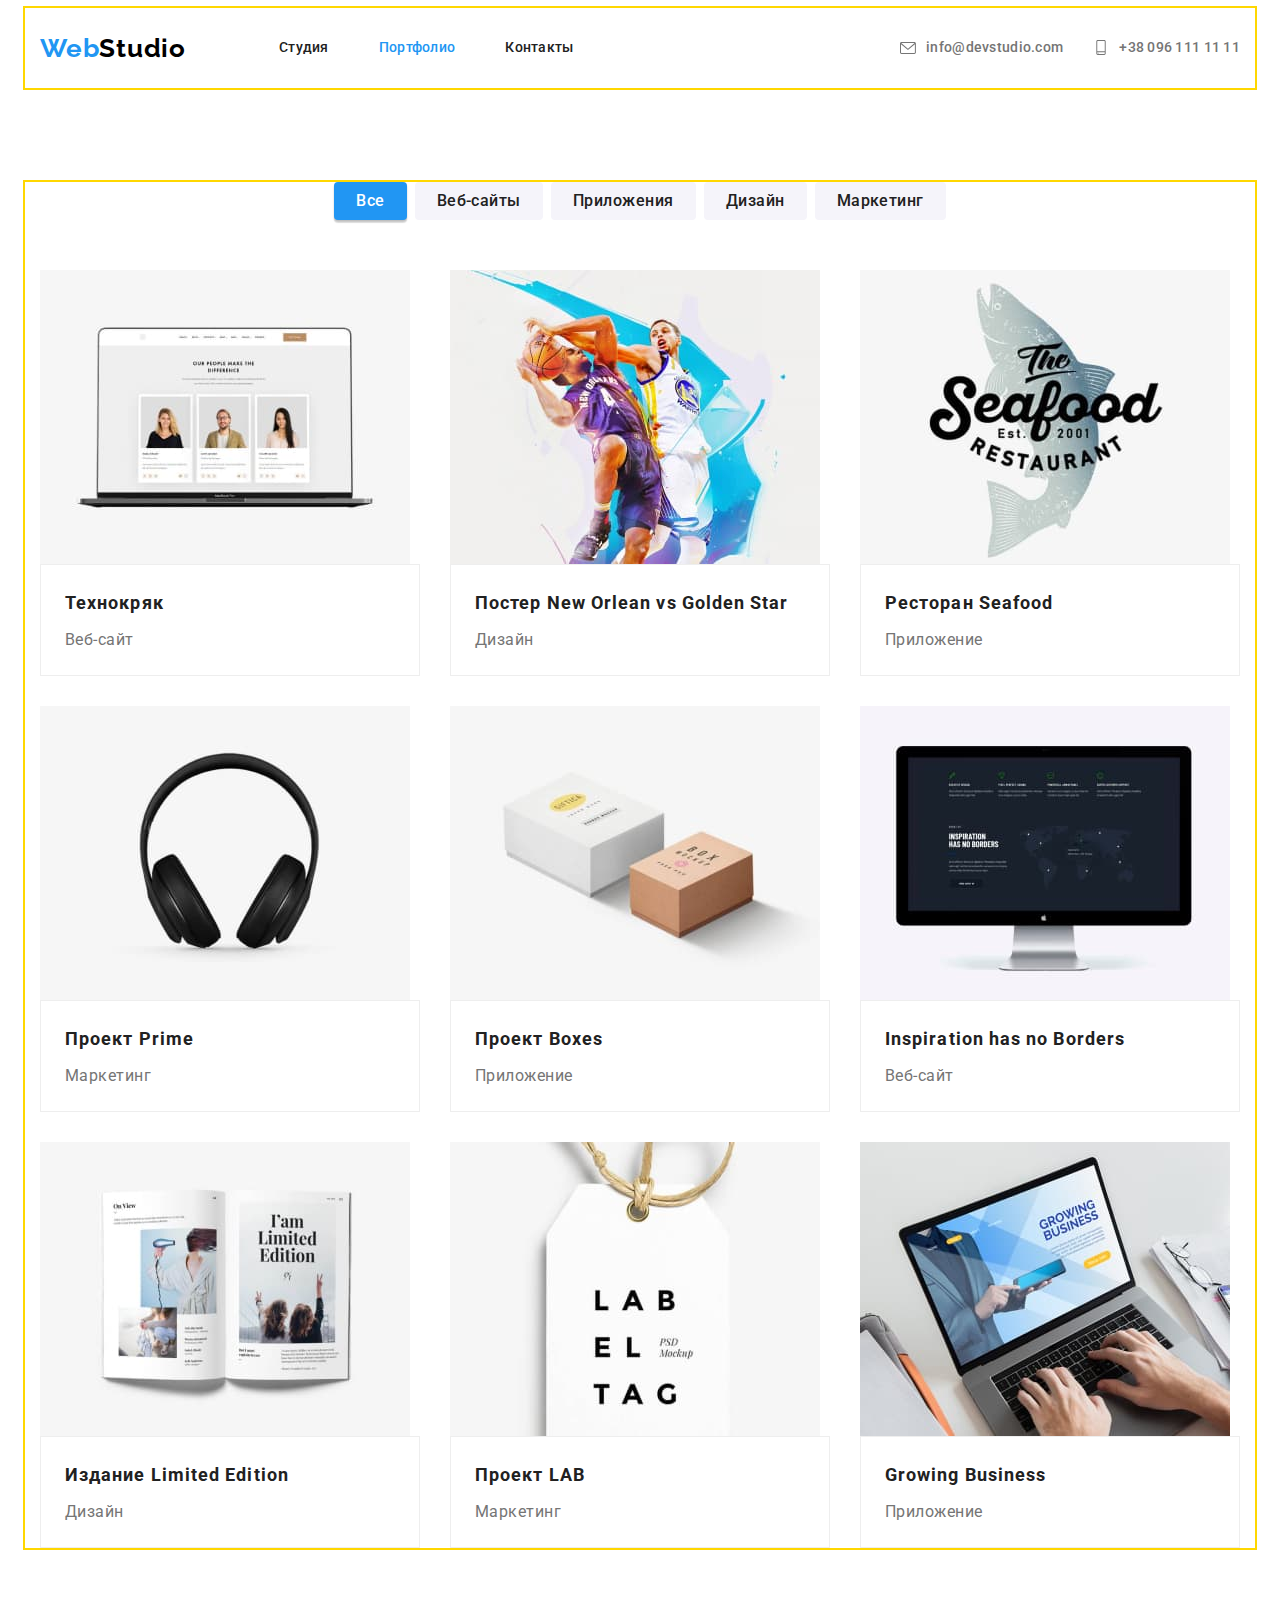
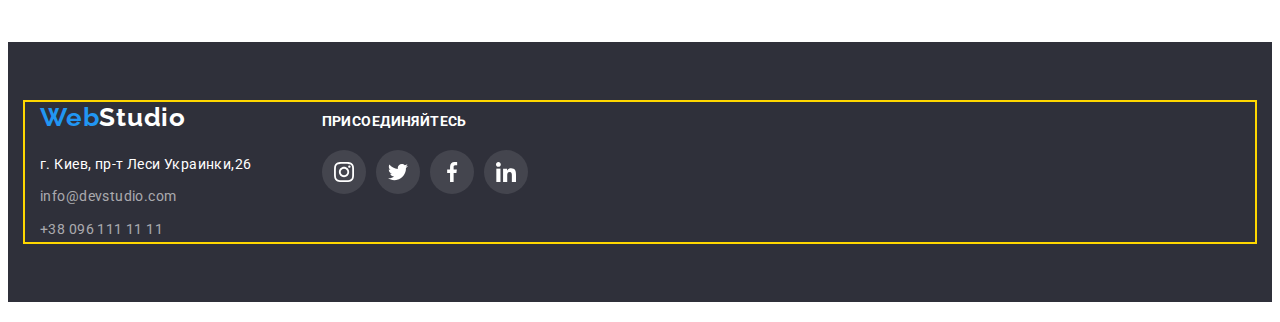
==== portfolio.html @ 7d4956e7 "add files" ====
<!DOCTYPE html>
<html lang="ru">

<head>
    <meta charset="UTF-8">
    <meta http-equiv="X-UA-Compatible" content="IE=edge">
    <meta name="viewport" content="width=device-width, initial-scale=1.0">
    <link rel="stylesheet" href="https://cdnjs.cloudflare.com/ajax/libs/modern-normalize/1.1.0/modern-normalize.min.css"
        integrity="sha512-wpPYUAdjBVSE4KJnH1VR1HeZfpl1ub8YT/NKx4PuQ5NmX2tKuGu6U/JRp5y+Y8XG2tV+wKQpNHVUX03MfMFn9Q=="
        crossorigin="anonymous" referrerpolicy="no-referrer" />
    <link rel="stylesheet" href="./css/styles.css" />
    <link rel="preconnect" href="https://fonts.googleapis.com">
    <link rel="preconnect" href="https://fonts.gstatic.com" crossorigin>
    <link href="https://fonts.googleapis.com/css2?family=Raleway:wght@700&family=Roboto:wght@400;500;700;900&display=swap"
        rel="stylesheet">
    <title>Web Studio</title>
</head>
    <body>
        <!--шапка_сайту-->
        <header class="header">
            <div class="conteiner header-container">
                <nav class="heder-nav">
                    <a class="logo link " href="./index.html" lang="en">
                        Web<span class="header-logo">Studio</span>
                    </a>
                    <ul class="list header-list">
                        <li class="header-item"><a class="link header-link" href="./index.html">Студия</a></li>
                        <li class="header-item"><a class="link header-link current-link" href="./portfolio.html">Портфолио</a></li>
                        <li class="header-item"><a class="link header-link" href="./contacts">Контакты</a></li>
                    </ul>
                </nav>
                <!--contacts-->
                <ul class="list header-contacts-list">
                    <li class="contakt-item">
                        <a class="link header-link" href="mailto:info@devstudio.com">
                            <svg class="contact-icon" width="16" height="12">
                                <use href="images/icons.svg#icon-envelope"></use>
                            </svg>
                            info@devstudio.com</a>
                    </li>
                    <li class="contakt-item">
                        <a class="link header-link" href="tel:+380961111111">
                            <svg class="contact-icon" width="16" height="15">
                                <use href="images/icons.svg#icon-smartphone"></use>
                            </svg>
                            +38 096 111 11 11</a>
                    </li>
                </ul>
            </div>
        </header>
        <!--унікальний контент-->
        <main class="">
            <!--Фільтр-->
            <section class="portfolio section">
                <div class="conteiner">
                    <h1 class="visually-hidden">Приклад наших робіт</h1>
                    <ul class="list portfolio-button-list">
                        <li class="portfolio-button-item"><button class="portfolio-button portfolio-current-button" type="button">Все</button></li>
                        <li class="portfolio-button-item"><button class="portfolio-button " type="button">Веб-сайты</button></li>
                        <li class="portfolio-button-item"><button class="portfolio-button " type="button">Приложения</button></li>
                        <li class="portfolio-button-item"><button class="portfolio-button " type="button">Дизайн</button></li>
                        <li class="portfolio-button-item"><button class="portfolio-button " type="button">Маркетинг</button></li>
                    </ul>
                <!--Проекти-->
                    <ul class="list card-set">
                        <li class="projects-item item">
                            <a class="link projects-link" href="" target="_blank" rel="noopener norefererr">
                                <img width="370" height="294" src="./images/project_1.jpg" alt="Технокряк">
                                <div class="projects-wrapper">
                                    <h2 class="projects-title">Технокряк</h2>
                                    <p class="projects-after-title">Веб-сайт</p>
                                </div> 
                            </a>
                        </li>
                        <li class="projects-item item">
                            <a class="link projects-link" href="" target="_blank" rel="noopener norefererr">
                                <img width="370" height="294" src="./images/project_2.jpg" alt="Постер New Orlean vs Golden Star">
                                <div class="projects-wrapper">
                                    <h3 class="projects-title">Постер New Orlean vs Golden Star</h3>
                                    <p class="projects-after-title">Дизайн</p>
                                </div>
                            </a>
                        </li>
                        <li class="projects-item item">
                            <a class="link projects-link" href="" target="_blank" rel="noopener norefererr">
                                <img width="370" height="294" src="./images/project_3.jpg" alt="Ресторан Seafood">
                                <div class="projects-wrapper">
                                    <h3 class="projects-title">Ресторан Seafood</h3>
                                    <p class="projects-after-title">Приложение</p>
                                </div>
                            </a>
                        </li>
                        <li class="projects-item item">
                            <a class="link projects-link" href="" target="_blank" rel="noopener norefererr">
                                <img width="370" height="294" src="./images/project_4.jpg" alt="Проект Prime">
                                <div class="projects-wrapper">
                                    <h3 class="projects-title">Проект Prime</h3>
                                    <p class="projects-after-title">Маркетинг</p>
                                </div>
                            </a>
                        </li>
                        <li class="projects-item item">
                            <a class="link projects-link" href="" target="_blank" rel="noopener norefererr">
                                <img width="370" height="294" src="./images/project_5.jpg" alt="Проект Boxes">
                                <div class="projects-wrapper">
                                    <h3 class="projects-title">Проект Boxes</h3>
                                    <p class="projects-after-title">Приложение</p>
                                </div>
                            </a>
                        </li>
                        <li class="projects-item item">
                            <a class="link projects-link" href="" target="_blank" rel="noopener norefererr">
                                <img width="370" height="294" src="./images/project_6.jpg" alt="Inspiration has no Borders">
                                <div class="projects-wrapper">
                                    <h3 class="projects-title">Inspiration has no Borders</h3>
                                    <p class="projects-after-title">Веб-сайт</p>
                                </div>
                            </a>
                        </li>
                        <li class="projects-item item">
                            <a class="link projects-link" href="" target="_blank" rel="noopener norefererr">
                                <img width="370" height="294" src="./images/project_7.jpg" alt="Издание Limited Edition">
                                <div class="projects-wrapper">
                                    <h3 class="projects-title">Издание Limited Edition</h3>
                                    <p class="projects-after-title">Дизайн</p>
                                </div>
                            </a>
                        </li>
                        <li class="projects-item item">
                            <a class="link projects-link" href="" target="_blank" rel="noopener norefererr">
                                <img width="370" height="294" src="./images/project_8.jpg" alt="Проект LAB">
                                <div class="projects-wrapper">
                                    <h3 class="projects-title">Проект LAB</h3>
                                    <p class="projects-after-title">Маркетинг</p>
                                </div>
                            </a>
                        </li>
                        <li class="projects-item item">
                            <a class="link projects-link" href="" target="_blank" rel="noopener norefererr">
                                <img width="370" height="294" src="./images/project_9.jpg" alt="Growing Business">
                                <div class="projects-wrapper">
                                    <h3 class="projects-title">Growing Business</h3>
                                    <p class="projects-after-title">Приложение</p>
                                </div>
                            </a>    
                        </li>
                    </ul>
                </div>
            </section>
        </main>
        <!--footer-->
        <footer class="footer section">
            <div class="container-footer conteiner">
                <div class="">
                    <a class="logo link" href="./index.html" lang="en">
                        Web<span class="footer-logo">Studio</span>
                    </a>
                    <ul class="list footer-list">
                        <li class="footer-item">
                            <a class="link footer-item-link" href="https://goo.gl/maps/LukTUDe9WhDewyrs6" target="_blank"
                                rel="noopener norefererr">г. Киев,
                                пр-т Леси Украинки,26</a>
                        </li>
                        <li class="footer-item">
                            <a class="link footer-item-link" href="mailto:info@devstudio.com">info@devstudio.com</a>
                        </li>
                        <li class="footer-item">
                            <a class="link footer-item-link" href="tel:+380961111111">+38 096 111 11 11</a>
                        </li>
                    </ul>
                </div>
                <div class="footer-social-container">
                    <h3 class="footer-social-title">присоединяйтесь</h3>
                    <ul class="social-list list">
                        <li class="social-item">
                            <a href="" class="social-link">
                                <svg class="social-icon" width="20" height="20">
                                    <use href="images/icons.svg#icon-instagram-2"></use>
                                </svg>
                            </a>
                        </li>
                        <li class="social-item">
                            <a href="" class="social-link">
                                <svg class="social-icon" width="20" height="20">
                                    <use href="images/icons.svg#icon-twitter-1"></use>
                                </svg>
                            </a>
                        </li>
                        <li class="social-item">
                            <a href="" class="social-link">
                                <svg class="social-icon" width="20" height="20">
                                    <use href="images/icons.svg#icon-facebook-1"></use>
                                </svg>
                            </a>
                        </li>
                        <li class="social-item">
                            <a href="" class="social-link">
                                <svg class="social-icon" width="20" height="20">
                                    <use href="images/icons.svg#icon-linkedin-1"></use>
                                </svg>
                            </a>
                        </li>
                    </ul>
                </div>
            </div>
        </footer>
    </body>

</html>
---- css/styles.css ----
html {
  box-sizing: border-box;
}

:root {
  --dark-color: #212121;
  --main-text-color: #757575;
  --social-grey-color: #afb1b8;
  --light-color: #fff;
  --lighter-color: #f5f4fa;
  --accent-color: #2196f3;
  --active-accent-color: #188ce8;
  --beckground-color: #2f303a;
  --text-color: #000000;
}

body {
  font-family: 'Roboto', sans-serif;
  font-size: 14px;
  line-height: 1.71;
  letter-spacing: 0.03em;
  color: var(--main-text-color);
}

p,
h1,
h2,
h3,
h4,
h5,
h6 {
  margin: 0px;
}

ul {
  margin: 0px;
  padding: 0px;
}

.conteiner {
  width: 1200px;
  padding-left: 15px;
  padding-right: 15px;
  margin: 0 auto;
  outline: 2px solid gold;
}
img {
  display: block;
  width: 100;
  height: auto;
}
button {
  cursor: pointer;
}

.list {
  list-style: none;
}

.link {
  text-decoration: none;
  color: inherit;
}

.visually-hidden {
  position: absolute;
  white-space: nowrap;
  width: 1px;
  height: 1px;
  overflow: hidden;
  border: 0;
  padding: 0;
  clip: rect(0 0 0 0);
  clip-path: inset(50%);
  margin: -1px;
}

.section {
  padding-top: 94px;
  padding-bottom: 94px;
}

.item {
  margin-top: 30px;
  margin-left: 30px;
}
.card-set {
  display: flex;
  flex-wrap: wrap;
  margin-left: -30px;
  margin-top: -30px;
}
/*-----------------header-----------------------------*/
.header .logo {
  margin-right: 93px;
}

.heder-nav {
  display: flex;
  align-items: center;
}

.header-container {
  display: flex;
}

.header-list {
  color: var(--dark-color);
  display: flex;
}

.header-item:not(:last-child) {
  margin-right: 50px;
}

.header-contacts-list {
  display: flex;
  align-items: center;
  margin-left: auto;
  justify-content: center;
}

.contact-item {
  margin-right: 50px;
}

.header-link {
  font-weight: 500;
  font-size: 14px;
  line-height: 1.14;
  letter-spacing: 0.02em;
  padding-top: 32px;
  padding-bottom: 32px;
  display: flex;
  align-items: center;
}

.header-link:hover,
.header-link:focus,
.current-link {
  color: var(--accent-color);
}

.logo {
  font-family: Raleway;
  font-weight: 700;
  font-size: 26px;
  line-height: 1.19;
  letter-spacing: 0.03em;
  color: var(--accent-color);
  display: block;
}

.header-logo {
  color: var(--text-color);
}

.contakt-item {
  margin-left: 30px;
}

.contact-icon {
  fill: currentColor;
  display: block;
  margin-right: 10px;
}
.contakt-icon:hover,
.contakt-icon:focus {
  color: var(--accent-color);
}
/* ----------------HERO ---main-section----Замовити послугу-------------*/
.hero-section {
  display: block;
  background-color: var(--beckground-color);
  padding-top: 200px;
  padding-bottom: 200px;
  box-shadow: 0px 4px 4px rgba(0, 0, 0, 0.25);
}

.overlay {
  max-width: 1600px;
  margin-left: auto;
  margin-right: auto;
  background-image: linear-gradient(rgba(47, 48, 58, 0.4), rgba(47, 48, 58, 0.4)),
    url(../images/hero-bg.jpg);
  background-repeat: no-repeat;
  background-position: center;
  background-size: cover;
}

.hiro-title {
  font-weight: 900;
  font-size: 44px;
  line-height: 1.36;
  text-align: center;
  letter-spacing: 0.06em;
  text-transform: uppercase;
  color: var(--light-color);
  max-width: 696px;
  margin-left: auto;
  margin-right: auto;
  margin-bottom: 30px;
}

.hiro-btn {
  font-family: Roboto;
  font-style: normal;
  font-weight: bold;
  font-size: 16px;
  line-height: 1.87;
  display: flex;
  align-items: center;
  letter-spacing: 0.06em;
  color: var(--light-color);
  background: var(--accent-color);
  box-shadow: 0px 4px 4px rgba(0, 0, 0, 0.15);
  border-radius: 4px;
  margin-left: auto;
  margin-right: auto;
  padding: 10px 32px;
  border: none;
  box-shadow: 0px 4px 4px rgba(0, 0, 0, 0.15);
}

.hiro-btn:active,
.hiro-btn:hover {
  background-color: var(--active-accent-color);
}
/*----------------------FEATUREs-----Особливості--------------------------------*/
.features {
  padding-bottom: 0px;
}

.features-item {
  width: calc(100% / 4 - 30px);
}

.features-title {
  font-size: 14px;
  line-height: 1.14;
  letter-spacing: 0.03em;
  text-transform: uppercase;
  color: var(--dark-color);
  margin-bottom: 10px;
}
.features-group-list {
  display: flex;
  justify-content: center;
}

.features-group-item {
  height: 120px;
  background-color: var(--lighter-color);
  display: flex;
  justify-content: center;
  align-items: center;
  margin-bottom: 30px;
}

/*-----------------------SECTION TITLE-----Чим ми займаємось---------------------------*/
.section-title {
  font-size: 36px;
  line-height: 1.16;
  text-align: center;
  letter-spacing: 0.03em;
  color: var(--dark-color);
  margin-bottom: 52px;
}

.work-item {
  width: calc(100% / 3 - 30px);
}

/*-----------------------about--------наша команда------------------------*/
.about {
  background: var(--lighter-color);
  text-align: center;
  max-width: 1600px;
  margin-left: auto;
  margin-right: auto;
}

.about-item {
  width: calc(100% / 4 - 30px);
  background-color: var(--light-color);
  box-shadow: 0px 1px 3px rgba(0, 0, 0, 0.12), 0px 1px 1px rgba(0, 0, 0, 0.14),
    0px 2px 1px rgba(0, 0, 0, 0.2);
}

.about-item-title {
  font-weight: 500;
  color: var(--dark-color);
  margin-bottom: 10px;
}

.about-after-title {
  margin-bottom: 16px;
}

.about-after-title,
.about-item-title {
  font-size: 16px;
  line-height: 1.18;
}

.about-wrapper {
  padding: 30px;
}

.social-list {
  display: flex;
  justify-content: center;
}

.social-link {
  width: 44px;
  height: 44px;
  background-color: var(--light-color);
  display: flex;
  justify-content: center;
  align-items: center;
  border-radius: 50%;
  color: var(--social-grey-color);
}

.social-item:not(:last-child) {
  margin-right: 10px;
}

.social-icon {
  fill: currentColor;
}

.social-link:hover,
.social-link:focus {
  background-color: var(--accent-color);
  color: var(--light-color);
}
/*--------------------------Постійні клієнти----------------------*/
.regular-customer-link {
  background-color: var(--light-color);
  display: flex;
  justify-content: center;
  align-items: center;
  color: var(--social-grey-color);
  border: 1px solid var(--social-grey-color);
  border-radius: 4px;
  padding: 16px 32px;
}
.regular-customer-icon {
  fill: currentColor;
}
.regular-customer-icon:hover,
.regular-customer-icon:focus {
  color: var(--accent-color);
}

.regular-customer-item:hover,
.regular-customer-item:focus {
  border-color: var(--accent-color);
}
.regular-customer-item {
  width: calc(100% / 6 - 30px);
}
/*-----------------------------FOOTER-------------------------*/

.footer {
  background-color: var(--beckground-color);
  padding-top: 60px;
  padding-bottom: 60px;
  margin-bottom: 20px;
  max-width: 1600px;
  margin-left: auto;
  margin-right: auto;
}

.footer .logo {
  margin-bottom: 20px;
}

.footer-item-link[target='_blank'] {
  color: var(--light-color);
}

.footer-item-link {
  color: rgba(255, 255, 255, 0.6);
}

.footer-item:not(:last-child) {
  margin-bottom: 9px;
}

.footer-item-link:hover,
.footer-item-link:focus {
  color: var(--accent-color);
}

.footer-logo {
  color: var(--light-color);
}

.footer-cont-item:not(:last-child) {
  margin-right: 90px;
}
/*-------------*/
.container-footer {
  display: flex;
  align-items: baseline;
}
.footer-social-container {
  margin-left: 70px;
}

.footer-social-title {
  font-size: 14px;
  line-height: 1.14;
  font-weight: bold;
  letter-spacing: 0.03em;
  color: var(--light-color);
  margin-bottom: 20px;
  text-transform: uppercase;
}

.footer .social-link {
  background-color: rgba(255, 255, 255, 0.1);
  color: var(--light-color);
}

.footer .social-link:hover,
.footer .social-link:focus {
  background-color: var(--accent-color);
}
/*------------------------PORTFOLIO---------------------------*/
.portfolio-button {
  font-family: Roboto;
  font-style: normal;
  font-weight: 500;
  font-size: 16px;
  line-height: 1.62;
  text-align: center;
  letter-spacing: 0.03em;
  padding: 6px 22px;
  border-radius: 4px;
  cursor: pointer;
  color: var(--dark-color);
  background-color: var(--lighter-color);
  border: none;
}

.portfolio-button-item:not(:last-of-type) {
  margin-right: 8px;
}

.portfolio-button:hover,
.portfolio-button:focus,
.portfolio-current-button {
  color: var(--light-color);
  background-color: var(--accent-color);
  box-shadow: 0px 3px 1px rgba(0, 0, 0, 0.1), 0px 1px 2px rgba(0, 0, 0, 0.08),
    0px 2px 2px rgba(0, 0, 0, 0.12);
}

.portfolio-button-list {
  display: flex;
  justify-content: center;
  margin-bottom: 50px;
}
/*------------------------PROJECTS------------------------------*/
.projects-item {
  width: calc(100% / 3 - 30px);
}
.projects-title {
  font-size: 18px;
  line-height: 2;
  letter-spacing: 0.06em;
  color: var(--dark-color);
  margin-bottom: 4px;
}
.projects-after-title {
  font-size: 16px;
  line-height: 1.87;
  letter-spacing: 0.03em;
  color: var(--main-text-color);
}

.projects-wrapper {
  border: 1px solid #eeeeee;
  padding: 20px 24px;
}

.projects-link {
  display: flex;
  flex-direction: column;
}

.projects-link:hover,
.projects-link:focus {
  box-shadow: 0px 4px 4px rgba(0, 0, 0, 0.25);
}
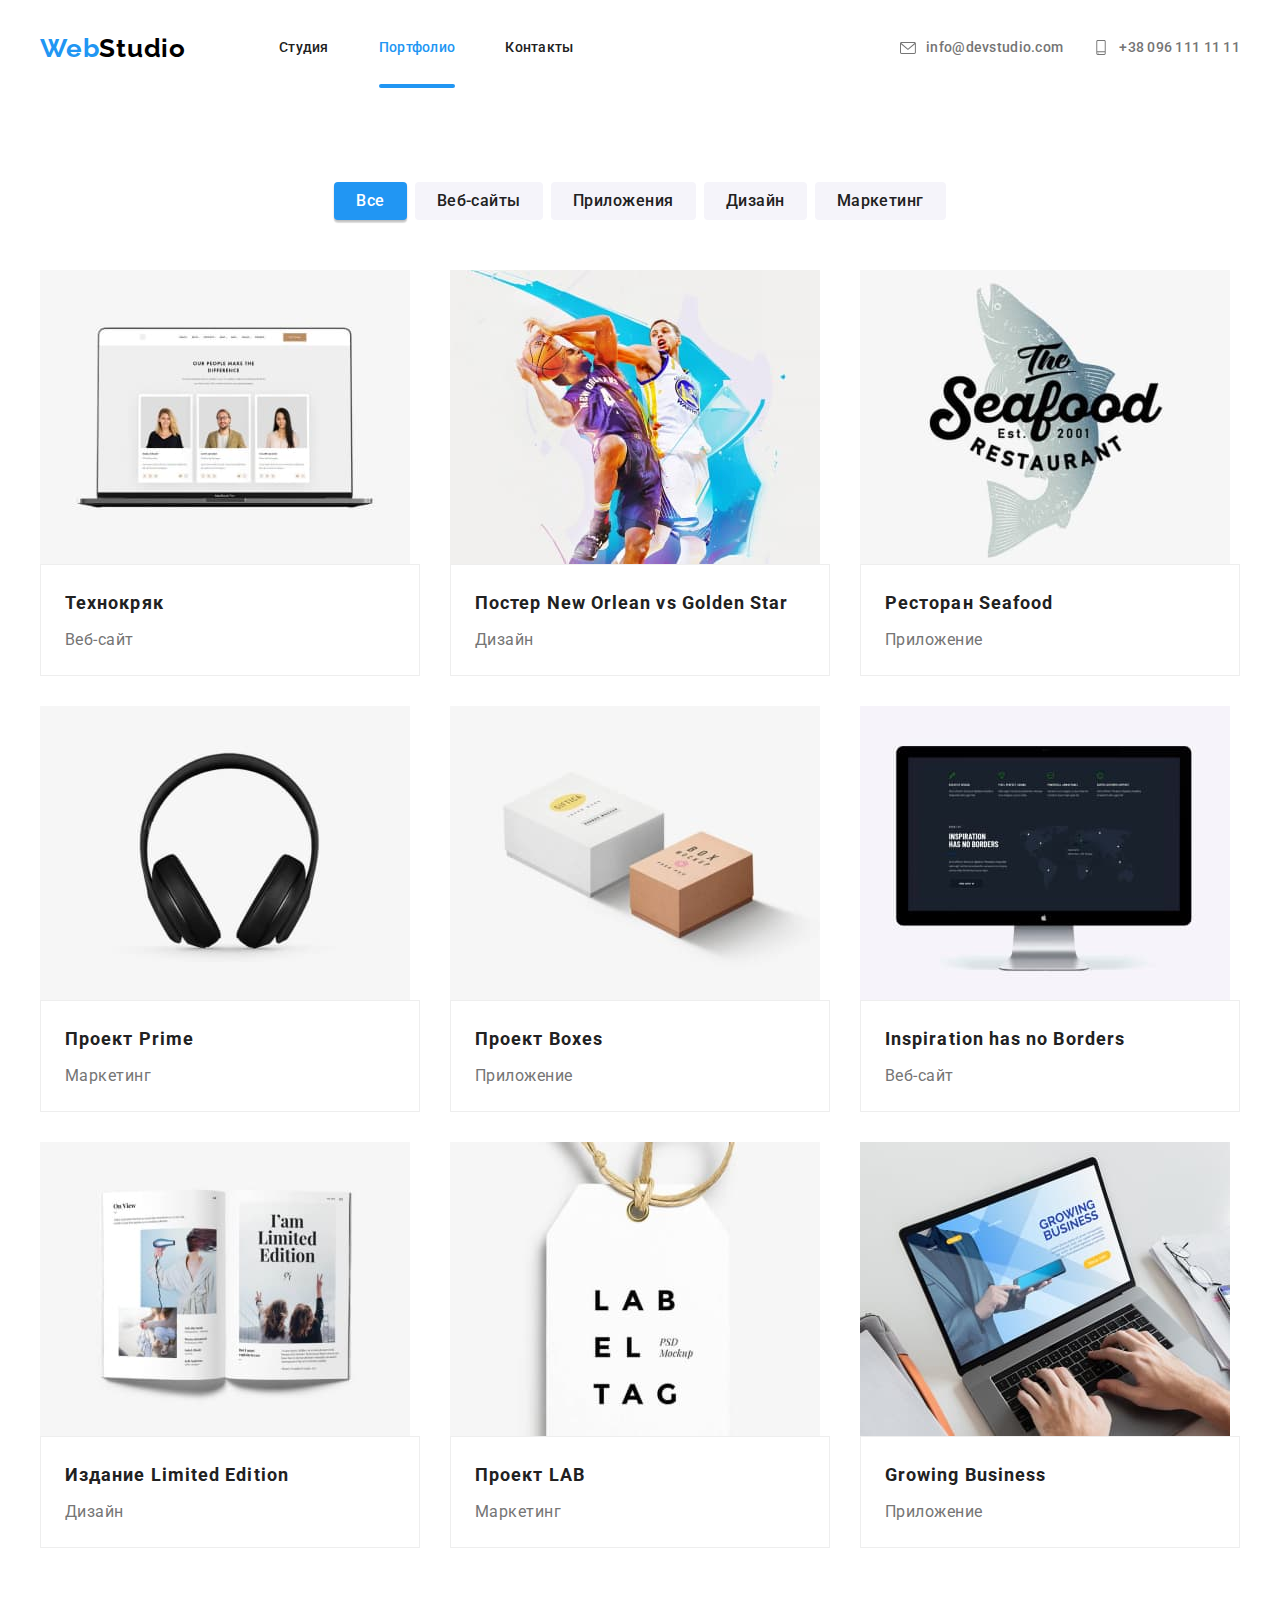
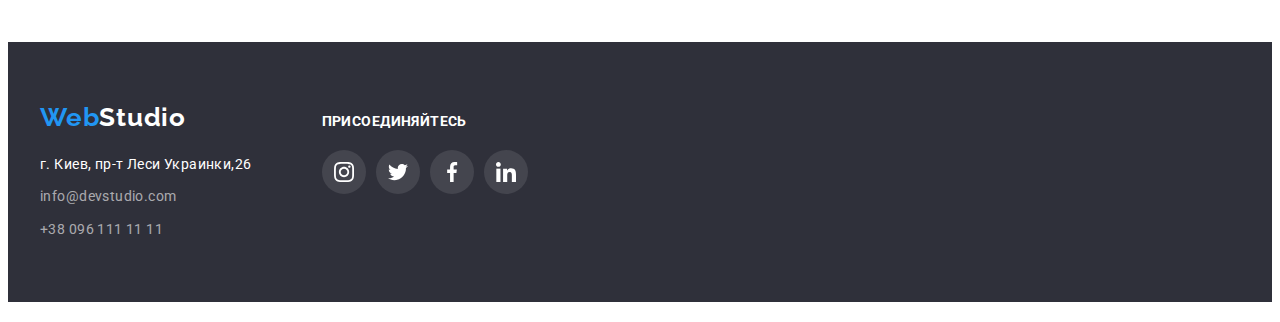
==== commit 546c4ddd: "коміт перед модалкою" ====
--- a/portfolio.html
+++ b/portfolio.html
@@ -25,7 +25,10 @@
                     </a>
                     <ul class="list header-list">
                         <li class="header-item"><a class="link header-link" href="./index.html">Студия</a></li>
-                        <li class="header-item"><a class="link header-link current-link" href="./portfolio.html">Портфолио</a></li>
+                        <li class="header-item">
+                            <div class="header-container-line">
+                                <a class="link header-link current-link" href="./portfolio.html">Портфолио</a>
+                        </li>
                         <li class="header-item"><a class="link header-link" href="./contacts">Контакты</a></li>
                     </ul>
                 </nav>
@@ -65,7 +68,11 @@
                     <ul class="list card-set">
                         <li class="projects-item item">
                             <a class="link projects-link" href="" target="_blank" rel="noopener norefererr">
-                                <img width="370" height="294" src="./images/project_1.jpg" alt="Технокряк">
+                                <div class="projects-item-wrap">
+                                    <img width="370" height="294" src="./images/project_1.jpg" alt="Технокряк">
+                                    <p class="projects-item-text">Технокряк это современная площадка распространения коронавируса. Компании используют эту платформу для цифрового
+                                    шпионажа и атак на защищённые сервера конкурентов.</p>
+                                </div>
                                 <div class="projects-wrapper">
                                     <h2 class="projects-title">Технокряк</h2>
                                     <p class="projects-after-title">Веб-сайт</p>
@@ -74,8 +81,12 @@
                         </li>
                         <li class="projects-item item">
                             <a class="link projects-link" href="" target="_blank" rel="noopener norefererr">
-                                <img width="370" height="294" src="./images/project_2.jpg" alt="Постер New Orlean vs Golden Star">
-                                <div class="projects-wrapper">
+                                <div class="projects-item-wrap">
+                                    <img width="370" height="294" src="./images/project_2.jpg" alt="Постер New Orlean vs Golden Star">
+                                    <p class="projects-item-text"> Lorem ipsum dolor sit amet consectetur adipisicing elit. Aliquam reprehenderit commodi rem sunt quo explicabo 
+                                        aspernatur repudiandae, odit dolores.</p>
+                                </div>
+                                    <div class="projects-wrapper">
                                     <h3 class="projects-title">Постер New Orlean vs Golden Star</h3>
                                     <p class="projects-after-title">Дизайн</p>
                                 </div>
@@ -83,7 +94,11 @@
                         </li>
                         <li class="projects-item item">
                             <a class="link projects-link" href="" target="_blank" rel="noopener norefererr">
-                                <img width="370" height="294" src="./images/project_3.jpg" alt="Ресторан Seafood">
+                                <div class="projects-item-wrap">
+                                    <img width="370" height="294" src="./images/project_3.jpg" alt="Ресторан Seafood">
+                                    <p class="projects-item-text"> Lorem ipsum dolor sit amet consectetur adipisicing elit. Aliquam reprehenderit commodi rem sunt quo explicabo
+                                    aspernatur repudiandae, odit dolores.</p>
+                                </div>
                                 <div class="projects-wrapper">
                                     <h3 class="projects-title">Ресторан Seafood</h3>
                                     <p class="projects-after-title">Приложение</p>
@@ -92,7 +107,11 @@
                         </li>
                         <li class="projects-item item">
                             <a class="link projects-link" href="" target="_blank" rel="noopener norefererr">
-                                <img width="370" height="294" src="./images/project_4.jpg" alt="Проект Prime">
+                                <div class="projects-item-wrap">
+                                    <img width="370" height="294" src="./images/project_4.jpg" alt="Проект Prime">
+                                    <p class="projects-item-text"> Lorem ipsum dolor sit amet consectetur adipisicing elit. Aliquam reprehenderit commodi
+                                    rem sunt quo explicabo aspernatur repudiandae, odit dolores.</p>
+                                </div>
                                 <div class="projects-wrapper">
                                     <h3 class="projects-title">Проект Prime</h3>
                                     <p class="projects-after-title">Маркетинг</p>
@@ -101,7 +120,12 @@
                         </li>
                         <li class="projects-item item">
                             <a class="link projects-link" href="" target="_blank" rel="noopener norefererr">
-                                <img width="370" height="294" src="./images/project_5.jpg" alt="Проект Boxes">
+                                <div class="projects-item-wrap">
+                                    <img width="370" height="294" src="./images/project_5.jpg" alt="Проект Boxes">
+                                    <p class="projects-item-text"> Lorem ipsum dolor sit amet consectetur adipisicing elit. Aliquam reprehenderit commodi
+                                    rem sunt quo explicabo
+                                    aspernatur repudiandae, odit dolores.</p>
+                                </div>
                                 <div class="projects-wrapper">
                                     <h3 class="projects-title">Проект Boxes</h3>
                                     <p class="projects-after-title">Приложение</p>
@@ -110,7 +134,11 @@
                         </li>
                         <li class="projects-item item">
                             <a class="link projects-link" href="" target="_blank" rel="noopener norefererr">
-                                <img width="370" height="294" src="./images/project_6.jpg" alt="Inspiration has no Borders">
+                                <div class="projects-item-wrap">
+                                    <img width="370" height="294" src="./images/project_6.jpg" alt="Inspiration has no Borders">
+                                    <p class="projects-item-text"> Lorem ipsum dolor sit amet consectetur adipisicing elit. Aliquam reprehenderit commodi
+                                    rem sunt quo explicabo aspernatur repudiandae, odit dolores.</p>
+                                </div>
                                 <div class="projects-wrapper">
                                     <h3 class="projects-title">Inspiration has no Borders</h3>
                                     <p class="projects-after-title">Веб-сайт</p>
@@ -119,8 +147,12 @@
                         </li>
                         <li class="projects-item item">
                             <a class="link projects-link" href="" target="_blank" rel="noopener norefererr">
-                                <img width="370" height="294" src="./images/project_7.jpg" alt="Издание Limited Edition">
-                                <div class="projects-wrapper">
+                                <div class="projects-item-wrap">
+                                    <img width="370" height="294" src="./images/project_7.jpg" alt="Издание Limited Edition">
+                                    <p class="projects-item-text"> Lorem ipsum dolor sit amet consectetur adipisicing elit. Aliquam reprehenderit commodi
+                                    rem sunt quo explicabo aspernatur repudiandae, odit dolores.</p>
+                                </div>
+                                    <div class="projects-wrapper">
                                     <h3 class="projects-title">Издание Limited Edition</h3>
                                     <p class="projects-after-title">Дизайн</p>
                                 </div>
@@ -128,7 +160,11 @@
                         </li>
                         <li class="projects-item item">
                             <a class="link projects-link" href="" target="_blank" rel="noopener norefererr">
-                                <img width="370" height="294" src="./images/project_8.jpg" alt="Проект LAB">
+                                <div class="projects-item-wrap">
+                                    <img width="370" height="294" src="./images/project_8.jpg" alt="Проект LAB">
+                                    <p class="projects-item-text"> Lorem ipsum dolor sit amet consectetur adipisicing elit. Aliquam reprehenderit commodi
+                                        rem sunt quo explicabo aspernatur repudiandae, odit dolores.</p>
+                                </div>
                                 <div class="projects-wrapper">
                                     <h3 class="projects-title">Проект LAB</h3>
                                     <p class="projects-after-title">Маркетинг</p>
@@ -137,7 +173,11 @@
                         </li>
                         <li class="projects-item item">
                             <a class="link projects-link" href="" target="_blank" rel="noopener norefererr">
-                                <img width="370" height="294" src="./images/project_9.jpg" alt="Growing Business">
+                                <div class="projects-item-wrap">
+                                    <img width="370" height="294" src="./images/project_9.jpg" alt="Growing Business">
+                                    <p class="projects-item-text"> Lorem ipsum dolor sit amet consectetur adipisicing elit. Aliquam reprehenderit commodi
+                                    rem sunt quo explicabo aspernatur repudiandae, odit dolores.</p>
+                                </div>
                                 <div class="projects-wrapper">
                                     <h3 class="projects-title">Growing Business</h3>
                                     <p class="projects-after-title">Приложение</p>
--- a/css/styles.css
+++ b/css/styles.css
@@ -37,20 +37,32 @@
   padding: 0px;
 }
 
+img {
+  display: block;
+  width: 100;
+  height: auto;
+}
+button {
+  cursor: pointer;
+}
 .conteiner {
   width: 1200px;
   padding-left: 15px;
   padding-right: 15px;
   margin: 0 auto;
-  outline: 2px solid gold;
-}
-img {
-  display: block;
-  width: 100;
-  height: auto;
-}
-button {
-  cursor: pointer;
+}
+
+.section-title {
+  font-size: 36px;
+  line-height: 1.16;
+  text-align: center;
+  letter-spacing: 0.03em;
+  color: var(--dark-color);
+  margin-bottom: 52px;
+}
+.section {
+  padding-top: 94px;
+  padding-bottom: 94px;
 }
 
 .list {
@@ -75,11 +87,6 @@
   margin: -1px;
 }
 
-.section {
-  padding-top: 94px;
-  padding-bottom: 94px;
-}
-
 .item {
   margin-top: 30px;
   margin-left: 30px;
@@ -133,12 +140,26 @@
   padding-bottom: 32px;
   display: flex;
   align-items: center;
+  transition: color 250ms cubic-bezier(0.4, 0, 0.2, 1);
+}
+
+.header-container-line {
+  position: relative;
 }
 
 .header-link:hover,
 .header-link:focus,
 .current-link {
   color: var(--accent-color);
+}
+.current-link::after {
+  position: absolute;
+  content: '';
+  height: 4px;
+  width: 100%;
+  background-color: #2196f3;
+  border-radius: 2px;
+  bottom: 0px;
 }
 
 .logo {
@@ -163,6 +184,7 @@
   fill: currentColor;
   display: block;
   margin-right: 10px;
+  transition: color 250ms cubic-bezier(0.4, 0, 0.2, 1);
 }
 .contakt-icon:hover,
 .contakt-icon:focus {
@@ -220,6 +242,7 @@
   padding: 10px 32px;
   border: none;
   box-shadow: 0px 4px 4px rgba(0, 0, 0, 0.15);
+  transition: background-color 250ms cubic-bezier(0.4, 0, 0.2, 1);
 }
 
 .hiro-btn:active,
@@ -257,20 +280,29 @@
   margin-bottom: 30px;
 }
 
-/*-----------------------SECTION TITLE-----Чим ми займаємось---------------------------*/
-.section-title {
-  font-size: 36px;
-  line-height: 1.16;
-  text-align: center;
-  letter-spacing: 0.03em;
-  color: var(--dark-color);
-  margin-bottom: 52px;
-}
-
+/*----------------------work----------------------*/
 .work-item {
   width: calc(100% / 3 - 30px);
 }
 
+.work-img-cont {
+  position: relative;
+}
+
+.work-img-text {
+  position: absolute;
+  z-index: 1;
+  font-weight: 700;
+  line-height: 1.14;
+  text-align: center;
+  text-transform: uppercase;
+  color: var(--light-color);
+  background-color: rgba(47, 48, 58, 0.8);
+  width: 100%;
+  bottom: 0px;
+  padding-top: 27px;
+  padding-bottom: 27px;
+}
 /*-----------------------about--------наша команда------------------------*/
 .about {
   background: var(--lighter-color);
@@ -329,6 +361,7 @@
 
 .social-icon {
   fill: currentColor;
+  transition: color 250ms cubic-bezier(0.4, 0, 0.2, 1);
 }
 
 .social-link:hover,
@@ -346,19 +379,22 @@
   border: 1px solid var(--social-grey-color);
   border-radius: 4px;
   padding: 16px 32px;
+  transition: color 250ms cubic-bezier(0.4, 0, 0.2, 1);
 }
 .regular-customer-icon {
   fill: currentColor;
+  transition: color 250ms cubic-bezier(0.4, 0, 0.2, 1);
 }
 .regular-customer-icon:hover,
 .regular-customer-icon:focus {
   color: var(--accent-color);
 }
 
-.regular-customer-item:hover,
-.regular-customer-item:focus {
+.regular-customer-link:hover,
+.regular-customer-link:focus {
   border-color: var(--accent-color);
 }
+
 .regular-customer-item {
   width: calc(100% / 6 - 30px);
 }
@@ -384,6 +420,7 @@
 
 .footer-item-link {
   color: rgba(255, 255, 255, 0.6);
+  transition: color 250ms cubic-bezier(0.4, 0, 0.2, 1);
 }
 
 .footer-item:not(:last-child) {
@@ -424,6 +461,7 @@
 .footer .social-link {
   background-color: rgba(255, 255, 255, 0.1);
   color: var(--light-color);
+  transition: color 250ms cubic-bezier(0.4, 0, 0.2, 1);
 }
 
 .footer .social-link:hover,
@@ -445,6 +483,7 @@
   color: var(--dark-color);
   background-color: var(--lighter-color);
   border: none;
+  transition: color 250ms cubic-bezier(0.4, 0, 0.2, 1);
 }
 
 .portfolio-button-item:not(:last-of-type) {
@@ -468,6 +507,29 @@
 /*------------------------PROJECTS------------------------------*/
 .projects-item {
   width: calc(100% / 3 - 30px);
+}
+
+.projects-item:hover .projects-item-text {
+  transform: translateY(0%);
+}
+.projects-item-wrap {
+  position: relative;
+  overflow: hidden;
+}
+
+.projects-item-text {
+  position: absolute;
+  top: 0px;
+  left: 0px;
+  background-color: rgba(33, 150, 243, 0.9);
+  color: rgba(255, 255, 255, 1);
+  font-size: 18px;
+  line-height: 1.56;
+  letter-spacing: 0.03em;
+  padding: 63px 24px;
+  height: 100%;
+  transform: translateY(100%);
+  transition: transform 250ms;
 }
 .projects-title {
   font-size: 18px;
@@ -491,6 +553,7 @@
 .projects-link {
   display: flex;
   flex-direction: column;
+  transition: color 250ms cubic-bezier(0.4, 0, 0.2, 1);
 }
 
 .projects-link:hover,
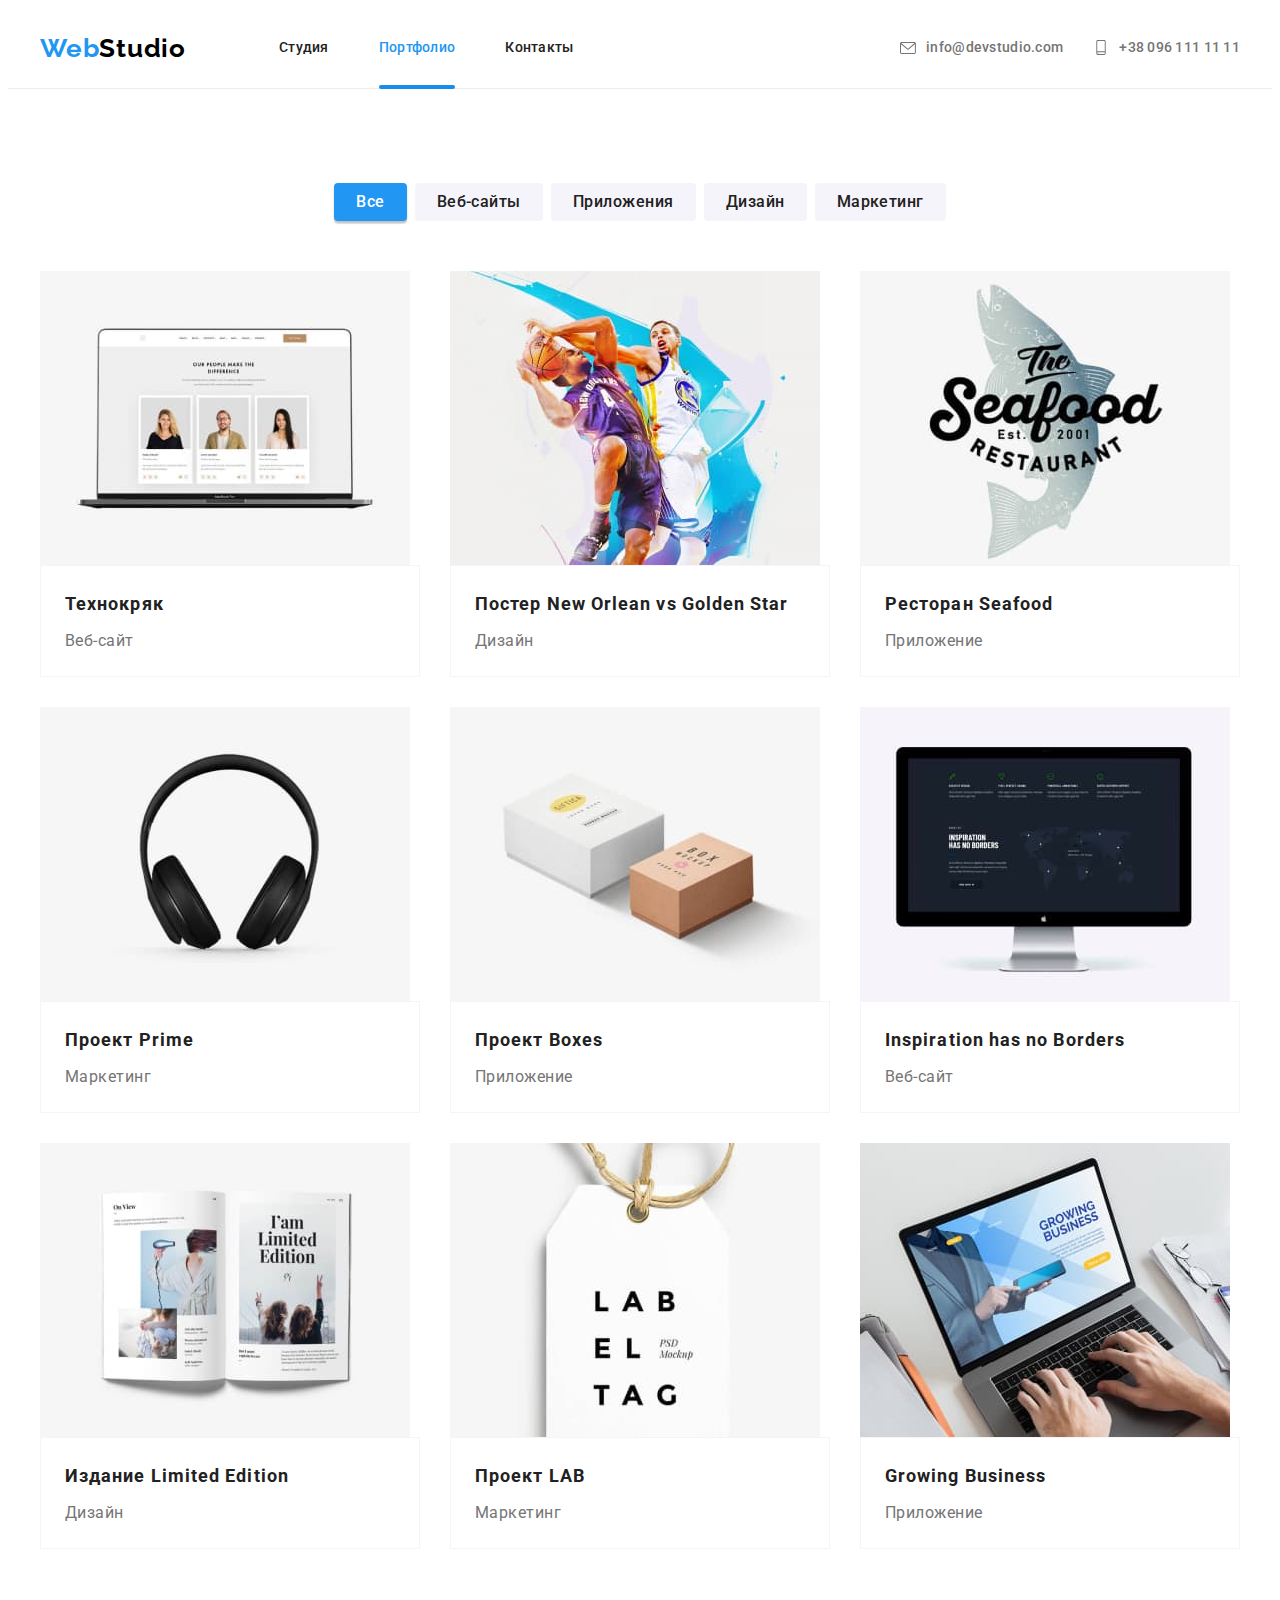
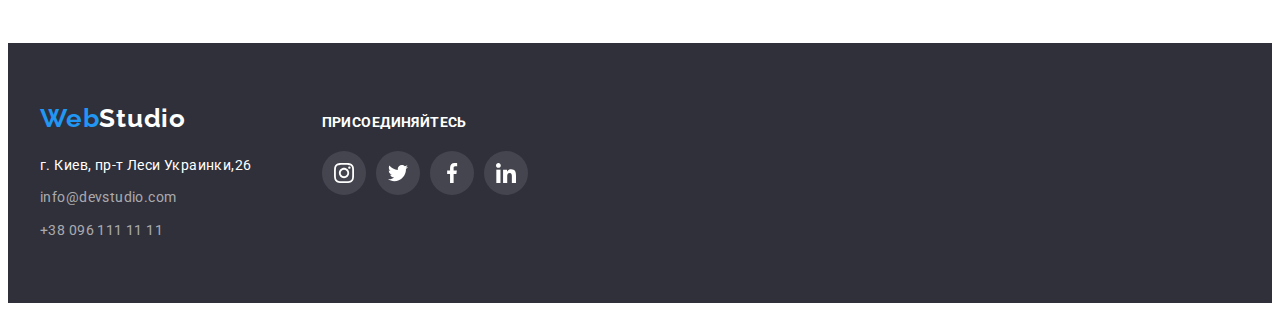
==== commit 39b60046: "hw-5 valid" ====
--- a/portfolio.html
+++ b/portfolio.html
@@ -26,8 +26,7 @@
                     <ul class="list header-list">
                         <li class="header-item"><a class="link header-link" href="./index.html">Студия</a></li>
                         <li class="header-item">
-                            <div class="header-container-line">
-                                <a class="link header-link current-link" href="./portfolio.html">Портфолио</a>
+                            <a class="link header-link current-link" href="./portfolio.html">Портфолио</a>
                         </li>
                         <li class="header-item"><a class="link header-link" href="./contacts">Контакты</a></li>
                     </ul>
@@ -245,5 +244,4 @@
             </div>
         </footer>
     </body>
-
 </html>--- a/css/styles.css
+++ b/css/styles.css
@@ -12,6 +12,8 @@
   --active-accent-color: #188ce8;
   --beckground-color: #2f303a;
   --text-color: #000000;
+  --header-border-color: #ececec;
+  --transition: 250ms cubic-bezier(0.4, 0, 0.2, 1);
 }
 
 body {
@@ -98,6 +100,10 @@
   margin-top: -30px;
 }
 /*-----------------header-----------------------------*/
+.header {
+  border-bottom: 1px solid var(--header-border-color);
+}
+
 .header .logo {
   margin-right: 93px;
 }
@@ -140,7 +146,8 @@
   padding-bottom: 32px;
   display: flex;
   align-items: center;
-  transition: color 250ms cubic-bezier(0.4, 0, 0.2, 1);
+  transition: color var(--transition);
+  position: relative;
 }
 
 .header-container-line {
@@ -157,9 +164,9 @@
   content: '';
   height: 4px;
   width: 100%;
-  background-color: #2196f3;
+  background-color: var(--active-accent-color);
   border-radius: 2px;
-  bottom: 0px;
+  bottom: -1px;
 }
 
 .logo {
@@ -182,9 +189,7 @@
 
 .contact-icon {
   fill: currentColor;
-  display: block;
   margin-right: 10px;
-  transition: color 250ms cubic-bezier(0.4, 0, 0.2, 1);
 }
 .contakt-icon:hover,
 .contakt-icon:focus {
@@ -235,14 +240,13 @@
   letter-spacing: 0.06em;
   color: var(--light-color);
   background: var(--accent-color);
-  box-shadow: 0px 4px 4px rgba(0, 0, 0, 0.15);
   border-radius: 4px;
   margin-left: auto;
   margin-right: auto;
   padding: 10px 32px;
   border: none;
   box-shadow: 0px 4px 4px rgba(0, 0, 0, 0.15);
-  transition: background-color 250ms cubic-bezier(0.4, 0, 0.2, 1);
+  transition: background-color var(--transition);
 }
 
 .hiro-btn:active,
@@ -291,7 +295,6 @@
 
 .work-img-text {
   position: absolute;
-  z-index: 1;
   font-weight: 700;
   line-height: 1.14;
   text-align: center;
@@ -353,6 +356,7 @@
   align-items: center;
   border-radius: 50%;
   color: var(--social-grey-color);
+  transition: color var(--transition), background-color var(--transition);
 }
 
 .social-item:not(:last-child) {
@@ -361,7 +365,6 @@
 
 .social-icon {
   fill: currentColor;
-  transition: color 250ms cubic-bezier(0.4, 0, 0.2, 1);
 }
 
 .social-link:hover,
@@ -376,14 +379,13 @@
   justify-content: center;
   align-items: center;
   color: var(--social-grey-color);
-  border: 1px solid var(--social-grey-color);
+  border: 1px solid currentColor;
   border-radius: 4px;
   padding: 16px 32px;
-  transition: color 250ms cubic-bezier(0.4, 0, 0.2, 1);
+  transition: color var(--transition);
 }
 .regular-customer-icon {
   fill: currentColor;
-  transition: color 250ms cubic-bezier(0.4, 0, 0.2, 1);
 }
 .regular-customer-icon:hover,
 .regular-customer-icon:focus {
@@ -392,7 +394,7 @@
 
 .regular-customer-link:hover,
 .regular-customer-link:focus {
-  border-color: var(--accent-color);
+  color: var(--accent-color);
 }
 
 .regular-customer-item {
@@ -420,7 +422,7 @@
 
 .footer-item-link {
   color: rgba(255, 255, 255, 0.6);
-  transition: color 250ms cubic-bezier(0.4, 0, 0.2, 1);
+  transition: color 250ms var(--transition);
 }
 
 .footer-item:not(:last-child) {
@@ -461,7 +463,7 @@
 .footer .social-link {
   background-color: rgba(255, 255, 255, 0.1);
   color: var(--light-color);
-  transition: color 250ms cubic-bezier(0.4, 0, 0.2, 1);
+  transition: background-color var(--transition);
 }
 
 .footer .social-link:hover,
@@ -483,7 +485,8 @@
   color: var(--dark-color);
   background-color: var(--lighter-color);
   border: none;
-  transition: color 250ms cubic-bezier(0.4, 0, 0.2, 1);
+  transition: color var(--transition), background-color var(--transition),
+    box-shadow var(--transition);
 }
 
 .portfolio-button-item:not(:last-of-type) {
@@ -509,7 +512,8 @@
   width: calc(100% / 3 - 30px);
 }
 
-.projects-item:hover .projects-item-text {
+.projects-link:hover .projects-item-text,
+.projects-link:focus .projects-item-text {
   transform: translateY(0%);
 }
 .projects-item-wrap {
@@ -546,17 +550,65 @@
 }
 
 .projects-wrapper {
-  border: 1px solid #eeeeee;
+  border: 1px solid var(--lighter-color);
   padding: 20px 24px;
 }
 
 .projects-link {
   display: flex;
   flex-direction: column;
-  transition: color 250ms cubic-bezier(0.4, 0, 0.2, 1);
+  transition: box-shadow var(--transition);
 }
 
 .projects-link:hover,
 .projects-link:focus {
   box-shadow: 0px 4px 4px rgba(0, 0, 0, 0.25);
 }
+
+/*-----------------backdrop--------------------*/
+.backdrop {
+  position: fixed;
+  top: 0px;
+  width: 100vw;
+  height: 100vh;
+  background-color: rgba(0, 0, 0, 0.2);
+  z-index: 2;
+  transition: opacity 250ms, visibility 250ms;
+}
+
+.backdrop.is-hidden .modal {
+  transform: translate(-50%, -50%) scale(0.5);
+}
+
+.modal {
+  width: 528px;
+  min-height: 581px;
+  background-color: var(--light-color);
+  box-shadow: 0px 1px 3px rgba(0, 0, 0, 0.12), 0px 1px 1px rgba(0, 0, 0, 0.14),
+    0px 2px 1px rgba(0, 0, 0, 0.2);
+  border-radius: 4px;
+  position: absolute;
+  top: 50%;
+  left: 50%;
+  transform: translate(-50%, -50%) scale(1);
+  transition: transform 250ms;
+}
+.modal-close {
+  width: 30px;
+  height: 30px;
+  border-radius: 50%;
+  border: 1px solid rgba(0, 0, 0, 0.1);
+  background-color: transparent;
+  display: flex;
+  align-items: center;
+  justify-content: center;
+  position: absolute;
+  top: 8px;
+  right: 8px;
+}
+
+.is-hidden {
+  opacity: 0;
+  pointer-events: 0;
+  visibility: hidden;
+}
